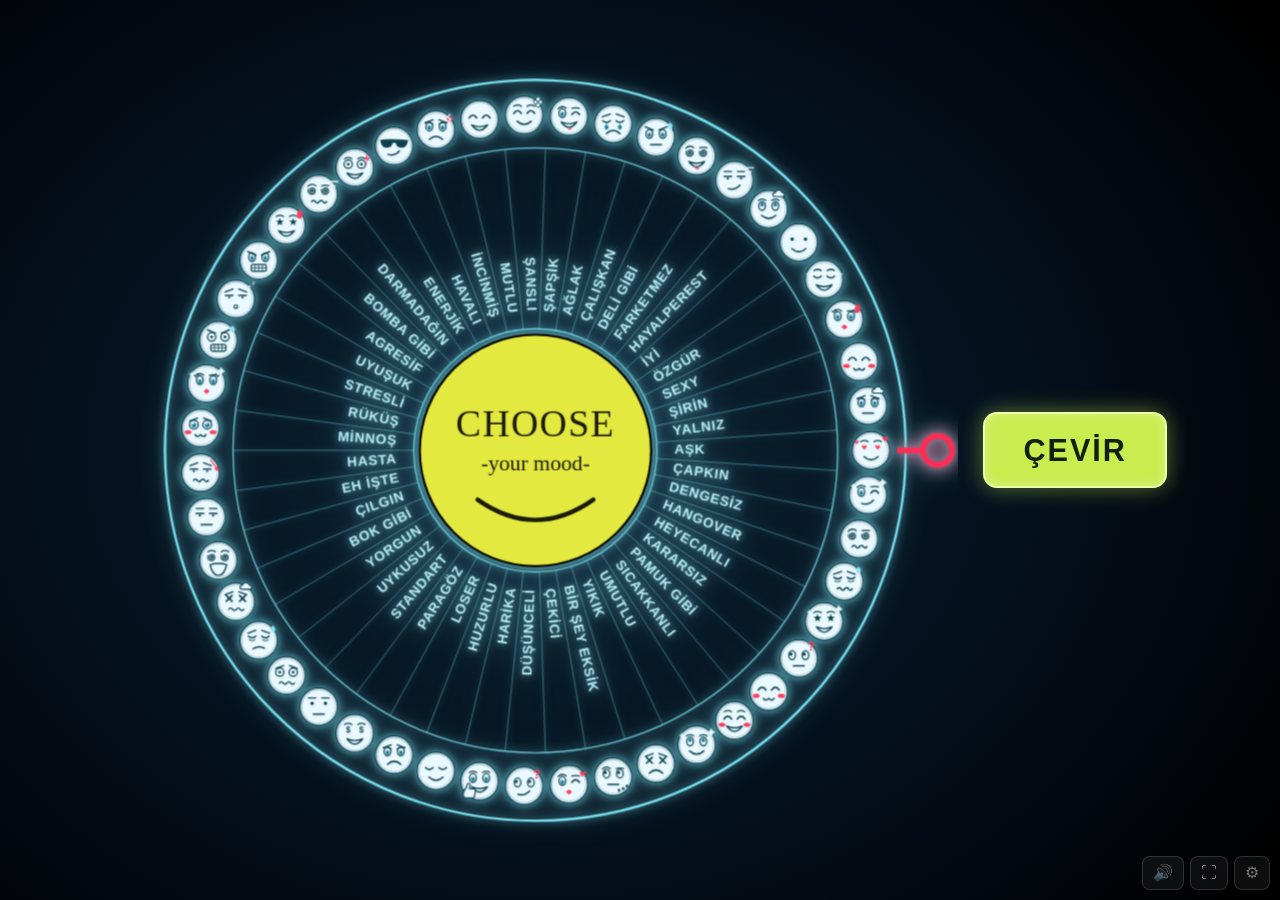
==== index.html @ 84ba503d "Choose Your Mood: kafe için dokunmatik mod çarkı Videodaki kiosk uygulamasının sıfırdan yeniden yazı" ====
<!doctype html>
<html lang="tr">
<head>
<meta charset="utf-8">
<meta name="viewport" content="width=device-width,initial-scale=1,maximum-scale=1,user-scalable=no,viewport-fit=cover">
<meta name="theme-color" content="#04101c">
<title>Choose Your Mood</title>
<link rel="stylesheet" href="style.css">
</head>
<body>

<div id="stage">
  <div id="wheel-wrap">
    <svg id="wheel-svg" viewBox="-292 -292 584 584" aria-hidden="true">
      <g id="glow">
        <g id="rotor"></g>

        <!-- göbek: dönmez -->
        <g id="hub">
          <circle class="hub-face" r="80"></circle>
          <text class="hub-t1" y="-10">CHOOSE</text>
          <text class="hub-t2" y="14">-your mood-</text>
          <path class="hub-smile" d="M -40 34 Q 0 62 40 34"></path>
        </g>

        <!-- ibre: sağda, saat 3 yönü -->
        <g class="pointer">
          <circle cx="278" cy="0" r="10"></circle>
          <path d="M 268 0 L 250 0"></path>
        </g>
      </g>
    </svg>

    <div id="result">
      <div id="result-emoji">🙂</div>
      <div id="result-text">MUTLU</div>
    </div>
  </div>

  <button id="spin">ÇEVİR</button>
</div>

<button class="tool" id="btn-sound" title="Ses">🔊</button>
<button class="tool" id="btn-full"  title="Tam ekran">⛶</button>
<button class="tool" id="btn-cfg"   title="Ayarlar">⚙</button>

<div id="cfg">
  <h2>Çark İçeriği</h2>
  <p>Her satıra bir mod yazın: <b>YAZI | emoji</b> &nbsp;(emoji yazmazsanız 🙂 kullanılır).<br>
     Kaydettiğinizde bu cihazda saklanır. “Varsayılana dön” ile <code>moods.js</code> listesine geri dönersiniz.</p>
  <textarea id="cfg-text" spellcheck="false"></textarea>
  <div id="cfg-msg"></div>
  <div class="row">
    <button id="cfg-save">Kaydet</button>
    <button class="ghost" id="cfg-reset">Varsayılana dön</button>
    <button class="ghost" id="cfg-close">Kapat</button>
  </div>
</div>

<script src="moods.js"></script>
<script src="faces.js"></script>
<script src="app.js"></script>
</body>
</html>
---- style.css ----
/* ============ CHOOSE YOUR MOOD — kiosk ============ */
:root{
  --bg-1:#0d2436;
  --bg-2:#04101c;
  --neon:#7ee8f7;
  --neon-soft:#bff3fb;
  --hub:#e4e93f;
  --hub-ink:#1b1b0c;
  --btn:#c9ec4e;
  --btn-ink:#12200a;
  --pointer:#ff2d55;
  --card-line:#66ff8a;
  --ink:#eaf7ff;
}

*{box-sizing:border-box;margin:0;padding:0;}
html,body{
  width:100%;height:100%;overflow:hidden;
  background:#000;color:var(--ink);
  font-family:"Segoe UI",Roboto,"Helvetica Neue",Arial,sans-serif;
  -webkit-user-select:none;user-select:none;
  -webkit-tap-highlight-color:transparent;
  touch-action:manipulation;
}

#stage{
  position:fixed;inset:0;
  display:flex;align-items:center;justify-content:center;gap:2vw;
  padding:2vh 3vw;
  background:
    radial-gradient(ellipse 70% 80% at 42% 50%, var(--bg-1) 0%, var(--bg-2) 55%, #000 100%);
}

/* ---------- çark ---------- */
#wheel-wrap{
  position:relative;
  height:96vh;width:96vh;max-width:66vw;max-height:66vw;
  flex:0 0 auto;
  display:flex;align-items:center;justify-content:center;
}
#wheel-svg{width:100%;height:100%;display:block;}

#rotor{transform-origin:0 0;}

.rim{fill:none;stroke:var(--neon);stroke-width:1.6;}
.rim-thin{fill:none;stroke:var(--neon);stroke-width:.9;opacity:.85;}
.spoke{stroke:var(--neon);stroke-width:.55;opacity:.55;}
.label{
  fill:var(--neon-soft);
  font-size:9.4px;
  font-weight:600;
  letter-spacing:.55px;
  dominant-baseline:middle;
}
.chip{fill:rgba(126,232,247,.10);stroke:var(--neon);stroke-width:.9;}
.chip-e{font-size:15px;text-anchor:middle;dominant-baseline:central;}

#glow{filter:drop-shadow(0 0 3px rgba(126,232,247,.75)) drop-shadow(0 0 9px rgba(126,232,247,.35));}

/* göbek — dönmez */
.hub-face{fill:var(--hub);stroke:#0a0a04;stroke-width:1.6;}
.hub-t1{fill:var(--hub-ink);font-size:26px;text-anchor:middle;letter-spacing:1px;
  font-family:"Comic Sans MS","Segoe Print","Bradley Hand",cursive;}
.hub-t2{fill:var(--hub-ink);font-size:15px;text-anchor:middle;
  font-family:"Comic Sans MS","Segoe Print","Bradley Hand",cursive;}
.hub-smile{fill:none;stroke:var(--hub-ink);stroke-width:3;stroke-linecap:round;}

/* ibre */
.pointer{fill:none;stroke:var(--pointer);stroke-width:4;
  filter:drop-shadow(0 0 6px rgba(255,45,85,.9));}

/* çark, sonuç açıkken sönükleşir */
#wheel-svg{transition:opacity .45s ease, filter .45s ease;}
body.result-on #wheel-svg{opacity:.30;filter:saturate(.5) blur(1px);}

/* ---------- ÇEVİR butonu ---------- */
#spin{
  flex:0 0 auto;
  background:var(--btn);color:var(--btn-ink);
  border:2px solid #eaffa8;border-radius:14px;
  font-size:clamp(22px,3.4vh,44px);font-weight:700;letter-spacing:2px;
  padding:.62em 1.25em;cursor:pointer;
  box-shadow:0 0 22px rgba(201,236,78,.45), inset 0 0 12px rgba(255,255,255,.35);
  transition:transform .12s ease, box-shadow .25s ease, opacity .25s ease;
}
#spin:active{transform:scale(.95);}
#spin:disabled{opacity:.45;cursor:default;box-shadow:none;}

/* ---------- sonuç kartı ---------- */
#result{
  position:absolute;left:50%;top:50%;
  transform:translate(-50%,-50%) scale(.72);
  width:44%;aspect-ratio:1/1.06;
  display:flex;flex-direction:column;align-items:center;justify-content:center;
  gap:7%;
  background:rgba(6,22,34,.94);
  border:3px solid var(--card-line);border-radius:9%;
  box-shadow:0 0 26px rgba(102,255,138,.55), inset 0 0 34px rgba(102,255,138,.10);
  opacity:0;pointer-events:none;
  transition:opacity .35s ease, transform .45s cubic-bezier(.2,1.5,.4,1);
}
body.result-on #result{opacity:1;transform:translate(-50%,-50%) scale(1);}
#result-emoji{font-size:min(17vh,14.5vw);line-height:1;
  filter:drop-shadow(0 0 14px rgba(126,232,247,.5));}
#result-text{
  font-size:min(calc(6.2vh * var(--rt-k,1)), calc(5.4vw * var(--rt-k,1)));
  font-weight:700;letter-spacing:2px;
  text-align:center;padding:0 6%;line-height:1.1;color:#fff;
  text-shadow:0 0 16px rgba(126,232,247,.55);
}

/* ---------- köşe araçları ---------- */
.tool{
  position:fixed;bottom:10px;
  background:rgba(255,255,255,.05);color:rgba(234,247,255,.45);
  border:1px solid rgba(234,247,255,.15);border-radius:8px;
  font-size:16px;line-height:1;padding:8px 10px;cursor:pointer;
  transition:color .2s,background .2s;
}
.tool:hover{color:#fff;background:rgba(255,255,255,.14);}
#btn-sound{right:96px;}
#btn-full{right:52px;}
#btn-cfg{right:10px;}

/* ---------- ayarlar ---------- */
#cfg{
  position:fixed;inset:0;z-index:20;display:none;
  background:rgba(2,10,18,.93);
  padding:4vh 6vw;overflow:auto;
}
#cfg.open{display:block;}
#cfg h2{font-size:22px;margin-bottom:6px;color:var(--neon);}
#cfg p{font-size:13px;opacity:.65;margin-bottom:14px;line-height:1.5;}
#cfg textarea{
  width:100%;height:52vh;resize:vertical;
  background:#04121f;color:#dff4ff;
  border:1px solid rgba(126,232,247,.35);border-radius:10px;
  padding:12px;font-family:Consolas,"Courier New",monospace;font-size:14px;line-height:1.6;
}
#cfg .row{display:flex;gap:10px;margin-top:14px;flex-wrap:wrap;}
#cfg button{
  background:var(--btn);color:var(--btn-ink);border:0;border-radius:9px;
  padding:11px 20px;font-size:15px;font-weight:700;cursor:pointer;
}
#cfg button.ghost{background:transparent;color:var(--ink);border:1px solid rgba(234,247,255,.3);}
#cfg-msg{font-size:13px;color:#ff9aa9;margin-top:10px;min-height:18px;}

/* ---------- dar / dikey ekran (telefon, tablet) ---------- */
@media (max-aspect-ratio:1/1){
  #stage{flex-direction:column;justify-content:center;gap:3vh;padding:2vh 2vw;}

  /* kare kalsın ve hem genişliğe hem yüksekliğe sığsın:
     height:auto bırakılınca SVG taşıp ekrandan kesiliyordu */
  #wheel-wrap{
    width:min(94vw, 56vh);
    height:min(94vw, 56vh);
    max-width:none;max-height:none;
  }

  #spin{font-size:clamp(22px,6vw,40px);padding:.6em 1.7em;letter-spacing:3px;}

  /* kart ve içindekiler telefonda okunur boyda */
  #result{width:76%;}
  #result-emoji svg.face-svg{width:min(17vh,42vw);}
  #result-text{font-size:min(calc(4.6vh * var(--rt-k,1)), calc(9.5vw * var(--rt-k,1)));}

  /* köşe düğmeleri küçülsün, ekrandan taşmasın */
  .tool{font-size:14px;padding:7px 9px;bottom:8px;}
  #btn-sound{right:84px;} #btn-full{right:46px;} #btn-cfg{right:8px;}
}

/* boşta kalınca ÇEVİR butonu nabız gibi atsın */
@keyframes attract{
  0%,100%{transform:scale(1);    box-shadow:0 0 22px rgba(201,236,78,.45), inset 0 0 12px rgba(255,255,255,.35);}
  50%    {transform:scale(1.06); box-shadow:0 0 40px rgba(201,236,78,.85), inset 0 0 18px rgba(255,255,255,.5);}
}
#spin.attract{animation:attract 1.6s ease-in-out infinite;}

/* ---------- çizilmiş yüzler (faces.js) ---------- */
:root{
  --f-disc:#e9f9ff;   /* yüz diski */
  --f-ink:#0d3f4d;    /* mürekkep */
  --f-pupil:#1c7f99;  /* göz bebeği */
  --f-acc:#ff3b5c;    /* kırmızı aksan */
}
.face .f-disc      {fill:var(--f-disc);stroke:var(--f-ink);stroke-width:3;}
.face .f-ring      {fill:none;stroke:var(--f-ink);stroke-width:1.4;opacity:.45;}
.face .f-ink       {fill:none;stroke:var(--f-ink);stroke-linecap:round;stroke-linejoin:round;}
.face .f-fill      {fill:var(--f-ink);stroke:none;}
.face .f-white-s   {fill:var(--f-disc);stroke:var(--f-ink);stroke-linecap:round;stroke-linejoin:round;}
.face .f-white     {fill:var(--f-disc);stroke:none;}
.face .f-white-line{fill:none;stroke:var(--f-disc);stroke-linecap:round;}
.face .f-pupil     {fill:var(--f-pupil);stroke:none;}
.face .f-acc       {fill:none;stroke:var(--f-acc);stroke-linecap:round;}
.face .f-acc-f     {fill:var(--f-acc);stroke:none;}
.face text         {text-anchor:middle;font-family:"Segoe UI",Arial,sans-serif;font-weight:800;}
.face .f-glyph     {fill:var(--f-ink);font-size:20px;}
.face .f-glyph-acc {fill:var(--f-acc);font-size:30px;}
.face .f-glyph-sm  {fill:var(--f-ink);font-size:17px;}
.face .f-glyph-xs  {fill:var(--f-ink);font-size:12px;}

/* sonuç kartındaki büyük yüz */
#result-emoji svg.face-svg{
  width:min(25vh,21vw);height:auto;display:block;
  filter:drop-shadow(0 0 14px rgba(126,232,247,.55));
}
.face .f-drop      {fill:#8fe4f5;stroke:none;}
.face .f-glyph-sm  {fill:var(--f-disc);}
.face .f-glyph-xs  {fill:var(--f-disc);}

/* dönerken glow filtresini bırak: yüzlerle birlikte düğüm sayısı arttı,
   zayıf kiosk kutularında her karede filtre hesaplamak takılmaya yol açıyor */
#rotor{will-change:transform;}
body.spinning #glow{filter:none;}
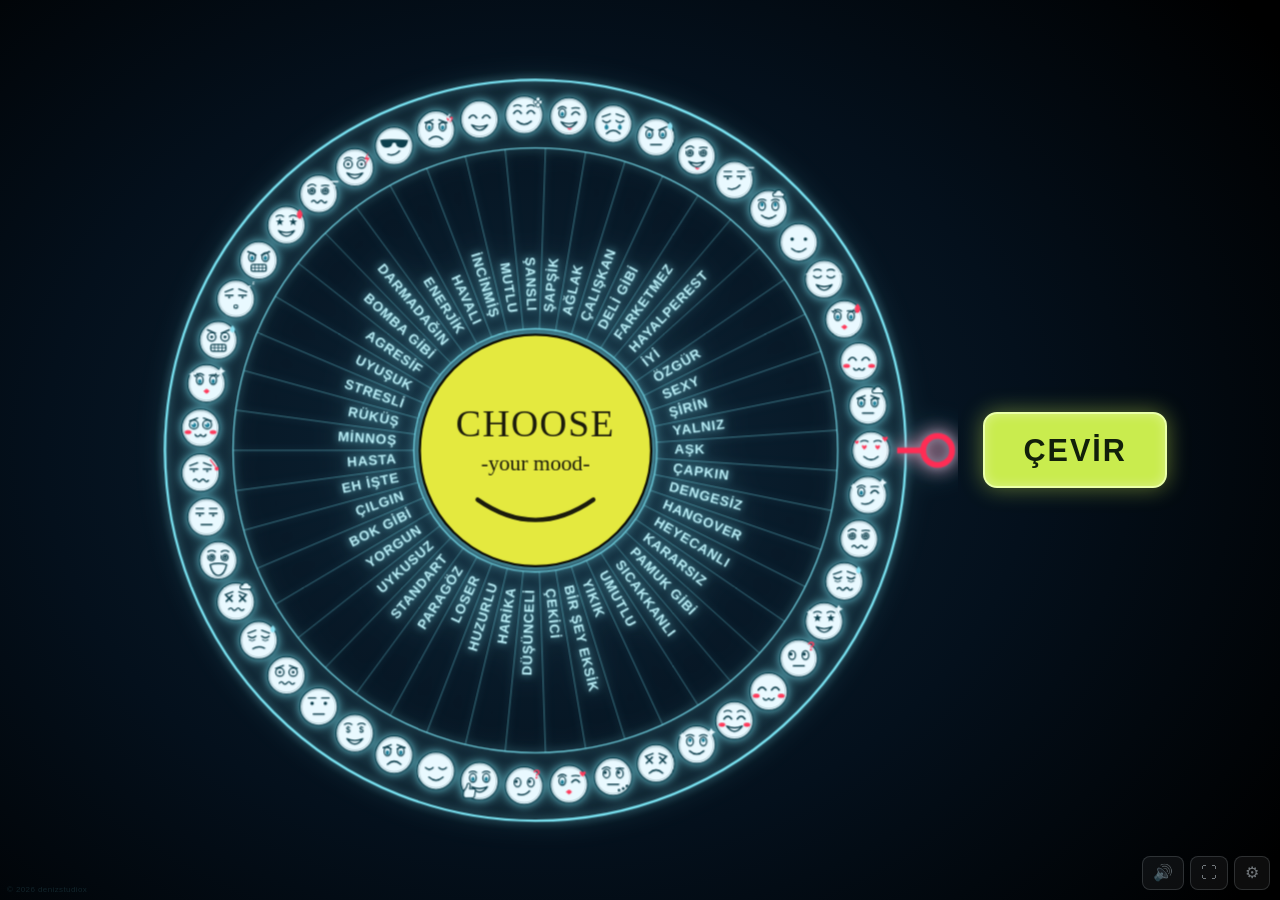
==== commit b8dafd12: "Telif imzası ekle; tek dosya paketleyicisini build.py'ye taşı signature.js sahipliği dört yerde işar" ====
--- a/index.html
+++ b/index.html
@@ -60,5 +60,6 @@
 <script src="moods.js"></script>
 <script src="faces.js"></script>
 <script src="app.js"></script>
+<script src="signature.js"></script>
 </body>
 </html>
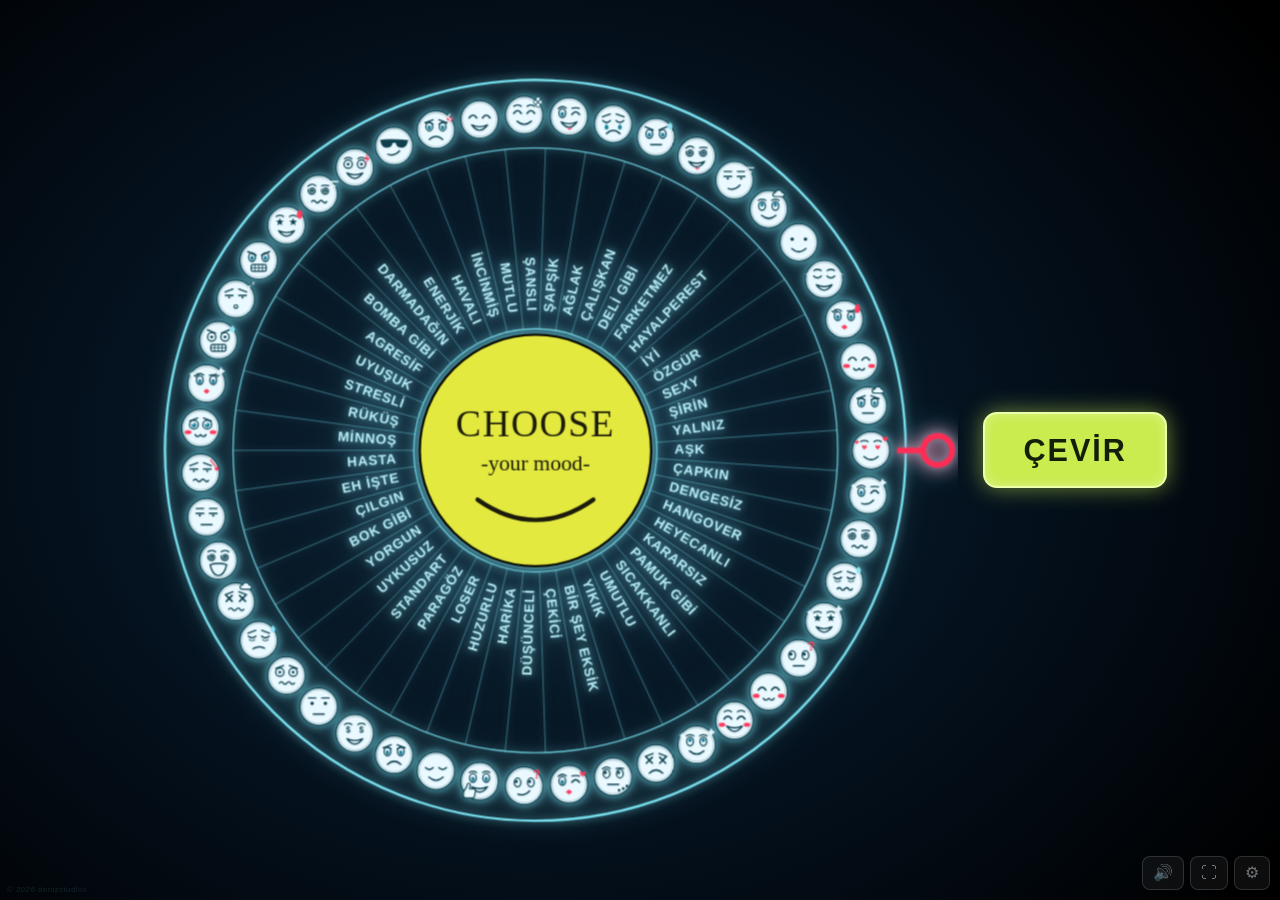
==== commit 25e3e9fa: "Ayar paneli: renkler, sonuç süresi ve ÇEVİR butonu anahtarı - Sonuç kartı ayarlanan sürede (0-30 sn)" ====
--- a/index.html
+++ b/index.html
@@ -38,6 +38,7 @@
   </div>
 
   <button id="spin">ÇEVİR</button>
+  <div id="hint" hidden>Çevirmek için ekrana dokun</div>
 </div>
 
 <button class="tool" id="btn-sound" title="Ses">🔊</button>
@@ -45,16 +46,58 @@
 <button class="tool" id="btn-cfg"   title="Ayarlar">⚙</button>
 
 <div id="cfg">
-  <h2>Çark İçeriği</h2>
-  <p>Her satıra bir mod yazın: <b>YAZI | emoji</b> &nbsp;(emoji yazmazsanız 🙂 kullanılır).<br>
-     Kaydettiğinizde bu cihazda saklanır. “Varsayılana dön” ile <code>moods.js</code> listesine geri dönersiniz.</p>
-  <textarea id="cfg-text" spellcheck="false"></textarea>
+ <div id="cfg-box">
+  <h2>Ayarlar</h2>
+
+  <nav id="cfg-tabs">
+    <button type="button" class="on" data-sek="modlar">Modlar</button>
+    <button type="button" data-sek="renkler">Renkler</button>
+    <button type="button" data-sek="davranis">Davranış</button>
+  </nav>
+
+  <section data-sek="modlar" class="on">
+    <p>Her satıra bir mod: <b>YAZI | emoji</b> &nbsp;(emoji yazmazsanız 🙂 kullanılır).
+       Çizilmiş yüzü olmayan modlar emojiye düşer.</p>
+    <textarea id="cfg-text" spellcheck="false"></textarea>
+    <div class="row">
+      <button type="button" id="cfg-save">Modları kaydet</button>
+      <button type="button" class="ghost" id="cfg-reset">Varsayılan listeye dön</button>
+    </div>
+  </section>
+
+  <section data-sek="renkler">
+    <p>Değişiklikler anında uygulanır ve bu cihazda saklanır.</p>
+    <div id="cfg-renkler"></div>
+    <div class="row">
+      <button type="button" class="ghost" id="renk-sifirla">Renkleri varsayılana döndür</button>
+    </div>
+  </section>
+
+  <section data-sek="davranis">
+    <label class="satir">
+      <span>Sonuç ekranda kalsın</span>
+      <input type="range" id="cfg-sure" min="0" max="30" step="1">
+      <output id="cfg-sure-deger"></output>
+    </label>
+    <p class="ipucu">0 = kendiliğinden kapanmasın. Kart kapanınca çark yeniden hazır olur.</p>
+
+    <label class="satir kutu">
+      <input type="checkbox" id="cfg-buton">
+      <span>ÇEVİR butonunu göster</span>
+    </label>
+    <p class="ipucu">Kapalıyken çarka dokunmak çevirir; ekranda küçük bir yönerge belirir.</p>
+
+    <label class="satir kutu">
+      <input type="checkbox" id="cfg-ses">
+      <span>Ses</span>
+    </label>
+  </section>
+
   <div id="cfg-msg"></div>
   <div class="row">
-    <button id="cfg-save">Kaydet</button>
-    <button class="ghost" id="cfg-reset">Varsayılana dön</button>
-    <button class="ghost" id="cfg-close">Kapat</button>
+    <button type="button" class="ghost" id="cfg-close">Kapat</button>
   </div>
+ </div>
 </div>
 
 <script src="moods.js"></script>
--- a/style.css
+++ b/style.css
@@ -52,10 +52,11 @@
   letter-spacing:.55px;
   dominant-baseline:middle;
 }
-.chip{fill:rgba(126,232,247,.10);stroke:var(--neon);stroke-width:.9;}
+.chip{fill:color-mix(in srgb, var(--neon) 10%, transparent);stroke:var(--neon);stroke-width:.9;}
 .chip-e{font-size:15px;text-anchor:middle;dominant-baseline:central;}
 
-#glow{filter:drop-shadow(0 0 3px rgba(126,232,247,.75)) drop-shadow(0 0 9px rgba(126,232,247,.35));}
+#glow{filter:drop-shadow(0 0 3px color-mix(in srgb, var(--neon) 75%, transparent))
+             drop-shadow(0 0 9px color-mix(in srgb, var(--neon) 35%, transparent));}
 
 /* göbek — dönmez */
 .hub-face{fill:var(--hub);stroke:#0a0a04;stroke-width:1.6;}
@@ -67,7 +68,7 @@
 
 /* ibre */
 .pointer{fill:none;stroke:var(--pointer);stroke-width:4;
-  filter:drop-shadow(0 0 6px rgba(255,45,85,.9));}
+  filter:drop-shadow(0 0 6px color-mix(in srgb, var(--pointer) 90%, transparent));}
 
 /* çark, sonuç açıkken sönükleşir */
 #wheel-svg{transition:opacity .45s ease, filter .45s ease;}
@@ -80,7 +81,8 @@
   border:2px solid #eaffa8;border-radius:14px;
   font-size:clamp(22px,3.4vh,44px);font-weight:700;letter-spacing:2px;
   padding:.62em 1.25em;cursor:pointer;
-  box-shadow:0 0 22px rgba(201,236,78,.45), inset 0 0 12px rgba(255,255,255,.35);
+  box-shadow:0 0 22px color-mix(in srgb, var(--btn) 55%, transparent),
+              inset 0 0 12px rgba(255,255,255,.35);
   transition:transform .12s ease, box-shadow .25s ease, opacity .25s ease;
 }
 #spin:active{transform:scale(.95);}
@@ -95,7 +97,8 @@
   gap:7%;
   background:rgba(6,22,34,.94);
   border:3px solid var(--card-line);border-radius:9%;
-  box-shadow:0 0 26px rgba(102,255,138,.55), inset 0 0 34px rgba(102,255,138,.10);
+  box-shadow:0 0 26px color-mix(in srgb, var(--card-line) 60%, transparent),
+              inset 0 0 34px color-mix(in srgb, var(--card-line) 12%, transparent);
   opacity:0;pointer-events:none;
   transition:opacity .35s ease, transform .45s cubic-bezier(.2,1.5,.4,1);
 }
@@ -212,3 +215,78 @@
    zayıf kiosk kutularında her karede filtre hesaplamak takılmaya yol açıyor */
 #rotor{will-change:transform;}
 body.spinning #glow{filter:none;}
+
+/* ---------- ayar paneli: sekmeler ---------- */
+#cfg{display:none;place-items:center;}
+#cfg.open{display:grid;}
+#cfg-box{
+  width:min(720px,92vw);max-height:92vh;overflow:auto;
+  background:#06192a;border:1px solid rgba(126,232,247,.28);border-radius:16px;
+  padding:22px 24px;box-shadow:0 20px 60px rgba(0,0,0,.6);
+}
+#cfg-box h2{margin-bottom:14px;}
+
+#cfg-tabs{display:flex;gap:6px;margin-bottom:16px;flex-wrap:wrap;}
+#cfg-tabs button{
+  background:transparent;color:rgba(234,247,255,.6);
+  border:1px solid rgba(234,247,255,.18);border-radius:9px;
+  padding:8px 16px;font-size:14px;font-weight:600;cursor:pointer;
+  transition:background .2s,color .2s,border-color .2s;
+}
+#cfg-tabs button:hover{color:#fff;}
+#cfg-tabs button.on{background:rgba(126,232,247,.14);color:var(--neon);
+  border-color:rgba(126,232,247,.5);}
+
+#cfg-box section{display:none;}
+#cfg-box section.on{display:block;}
+#cfg-box textarea{height:44vh;}
+
+/* renk ızgarası */
+#cfg-renkler{display:grid;grid-template-columns:repeat(auto-fill,minmax(210px,1fr));gap:10px;}
+.renk{display:flex;align-items:center;gap:10px;
+  background:rgba(255,255,255,.04);border-radius:10px;padding:8px 10px;}
+.renk input[type=color]{
+  inline-size:38px;block-size:30px;padding:0;flex:0 0 auto;cursor:pointer;
+  background:none;border:1px solid rgba(234,247,255,.25);border-radius:7px;
+}
+.renk span{font-size:13px;line-height:1.3;}
+
+/* davranış satırları */
+.satir{display:flex;align-items:center;gap:14px;margin:6px 0 2px;font-size:15px;}
+.satir input[type=range]{flex:1;min-width:140px;accent-color:var(--btn);}
+.satir.kutu{gap:10px;cursor:pointer;}
+.satir input[type=checkbox]{inline-size:19px;block-size:19px;accent-color:var(--btn);cursor:pointer;}
+#cfg-sure-deger{min-width:74px;text-align:right;font-weight:700;color:var(--neon);
+  font-variant-numeric:tabular-nums;}
+.ipucu{font-size:12px;opacity:.55;margin:0 0 16px;line-height:1.5;}
+
+#cfg-box .row{margin-top:16px;}
+#cfg-box section .row{margin-top:12px;}
+
+/* ---------- buton gizliyken dokunma yönergesi ---------- */
+#hint{
+  flex:0 0 auto;color:var(--neon);opacity:.55;
+  font-size:clamp(14px,2vh,20px);letter-spacing:2px;text-transform:uppercase;
+  animation:hint-nabiz 2.6s ease-in-out infinite;
+}
+#hint[hidden]{display:none;}
+body.result-on #hint,body.spinning #hint{visibility:hidden;}
+@keyframes hint-nabiz{0%,100%{opacity:.32}50%{opacity:.72}}
+
+/* butonu gizle seçildiğinde */
+body.butonsuz #spin{display:none;}
+
+@media (prefers-reduced-motion:reduce){
+  #hint{animation:none;opacity:.55;}
+  #spin.attract{animation:none;}
+}
+
+/* buton gizliyken: çark boşalan yeri kullansın, yönerge altına insin */
+body.butonsuz #stage{flex-direction:column;gap:1.6vh;}
+body.butonsuz #wheel-wrap{
+  width:min(88vh,94vw);height:min(88vh,94vw);max-width:none;max-height:none;
+}
+
+/* renk kutucuğu: yerel görünüm yerine düz renk lekesi */
+.renk input[type=color]::-webkit-color-swatch-wrapper{padding:2px;}
+.renk input[type=color]::-webkit-color-swatch{border:none;border-radius:5px;}
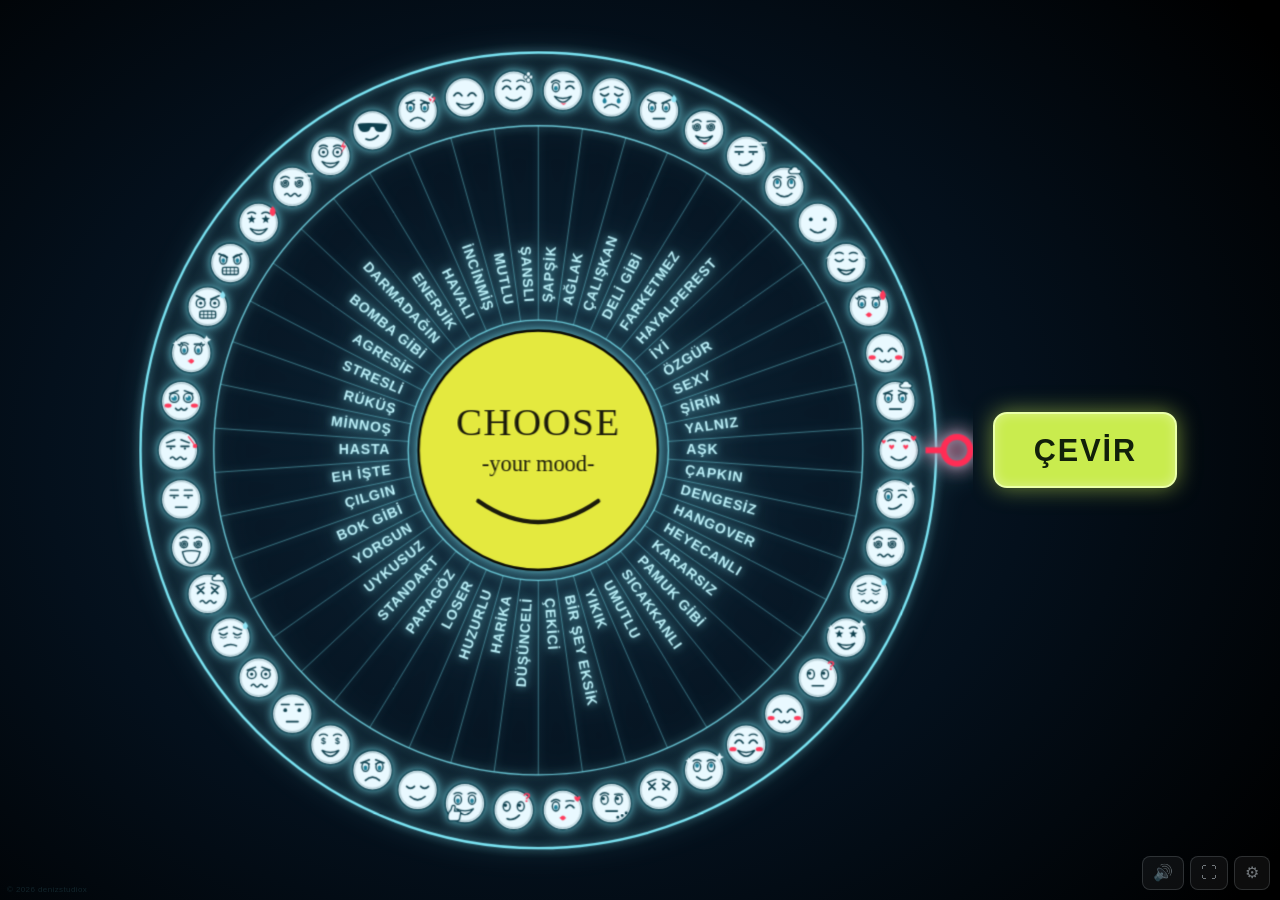
==== commit 045a414f: "Çarkı biraz büyüt, UYUŞUK modunu çıkar Çember ekran yüksekliğinin %84'ünden %90'ına çıktı: yarıçapla" ====
--- a/index.html
+++ b/index.html
@@ -11,7 +11,7 @@
 
 <div id="stage">
   <div id="wheel-wrap">
-    <svg id="wheel-svg" viewBox="-292 -292 584 584" aria-hidden="true">
+    <svg id="wheel-svg" viewBox="-291 -291 582 582" aria-hidden="true">
       <g id="glow">
         <g id="rotor"></g>
 
@@ -25,8 +25,8 @@
 
         <!-- ibre: sağda, saat 3 yönü -->
         <g class="pointer">
-          <circle cx="278" cy="0" r="10"></circle>
-          <path d="M 268 0 L 250 0"></path>
+          <circle cx="280" cy="0" r="9"></circle>
+          <path d="M 271 0 L 259 0"></path>
         </g>
       </g>
     </svg>
--- a/style.css
+++ b/style.css
@@ -25,8 +25,8 @@
 
 #stage{
   position:fixed;inset:0;
-  display:flex;align-items:center;justify-content:center;gap:2vw;
-  padding:2vh 3vw;
+  display:flex;align-items:center;justify-content:center;gap:1.6vw;
+  padding:1vh 2.5vw;
   background:
     radial-gradient(ellipse 70% 80% at 42% 50%, var(--bg-1) 0%, var(--bg-2) 55%, #000 100%);
 }
@@ -34,7 +34,7 @@
 /* ---------- çark ---------- */
 #wheel-wrap{
   position:relative;
-  height:96vh;width:96vh;max-width:66vw;max-height:66vw;
+  height:98vh;width:98vh;max-width:68vw;max-height:68vw;
   flex:0 0 auto;
   display:flex;align-items:center;justify-content:center;
 }
@@ -155,8 +155,8 @@
   /* kare kalsın ve hem genişliğe hem yüksekliğe sığsın:
      height:auto bırakılınca SVG taşıp ekrandan kesiliyordu */
   #wheel-wrap{
-    width:min(94vw, 56vh);
-    height:min(94vw, 56vh);
+    width:min(96vw, 60vh);
+    height:min(96vw, 60vh);
     max-width:none;max-height:none;
   }
 
@@ -284,7 +284,7 @@
 /* buton gizliyken: çark boşalan yeri kullansın, yönerge altına insin */
 body.butonsuz #stage{flex-direction:column;gap:1.6vh;}
 body.butonsuz #wheel-wrap{
-  width:min(88vh,94vw);height:min(88vh,94vw);max-width:none;max-height:none;
+  width:min(96vh,96vw);height:min(96vh,96vw);max-width:none;max-height:none;
 }
 
 /* renk kutucuğu: yerel görünüm yerine düz renk lekesi */
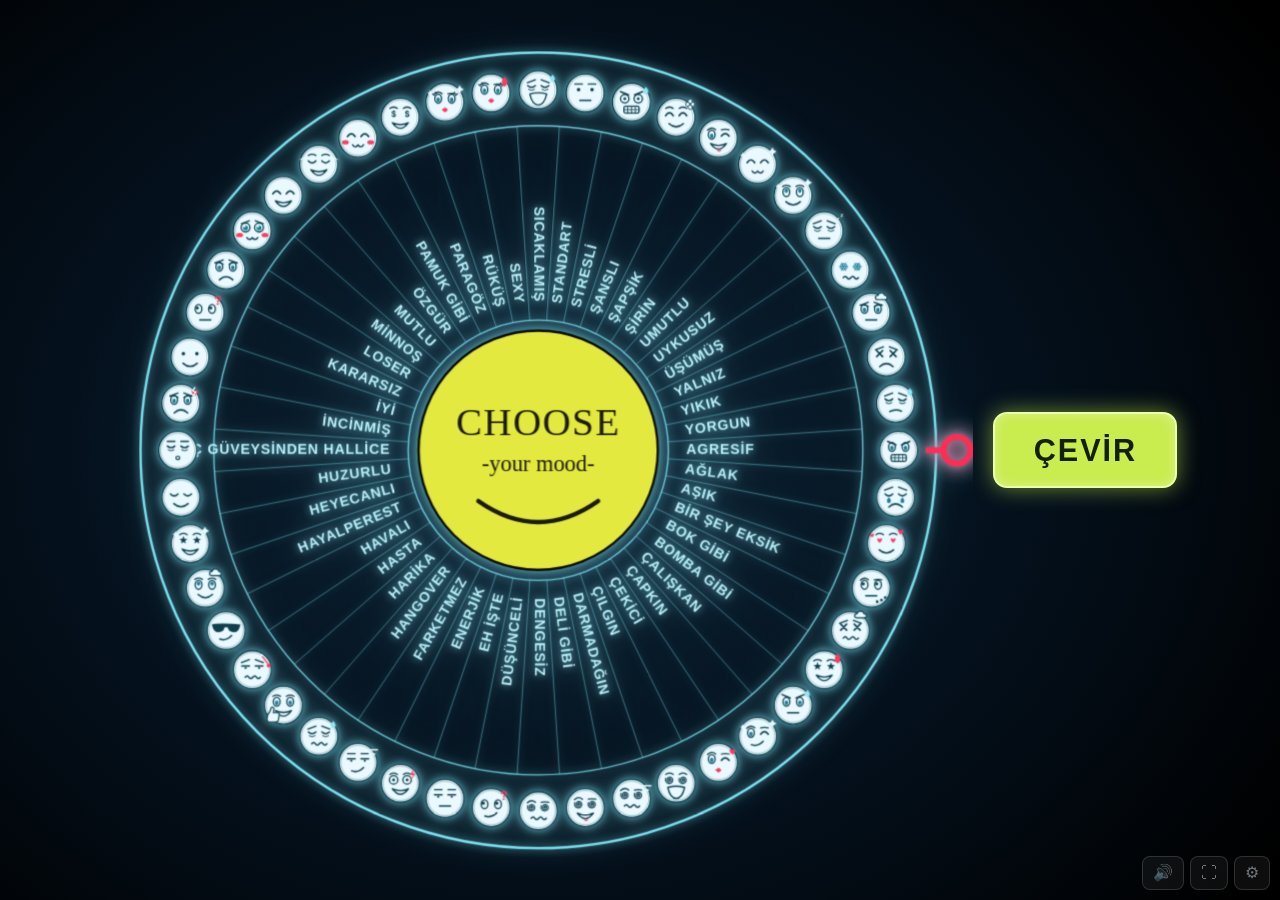
==== commit 86f07b76: "Panodaki 48 modu varsayılan yap, telif imzasını kaldır, lisans ekle Mod listesi kafedeki panoyla bir" ====
--- a/index.html
+++ b/index.html
@@ -103,6 +103,5 @@
 <script src="moods.js"></script>
 <script src="faces.js"></script>
 <script src="app.js"></script>
-<script src="signature.js"></script>
 </body>
 </html>
--- a/style.css
+++ b/style.css
@@ -194,6 +194,7 @@
 .face .f-white     {fill:var(--f-disc);stroke:none;}
 .face .f-white-line{fill:none;stroke:var(--f-disc);stroke-linecap:round;}
 .face .f-pupil     {fill:var(--f-pupil);stroke:none;}
+.face .f-pupil-s   {fill:none;stroke:var(--f-pupil);stroke-linecap:round;stroke-linejoin:round;}
 .face .f-acc       {fill:none;stroke:var(--f-acc);stroke-linecap:round;}
 .face .f-acc-f     {fill:var(--f-acc);stroke:none;}
 .face text         {text-anchor:middle;font-family:"Segoe UI",Arial,sans-serif;font-weight:800;}
